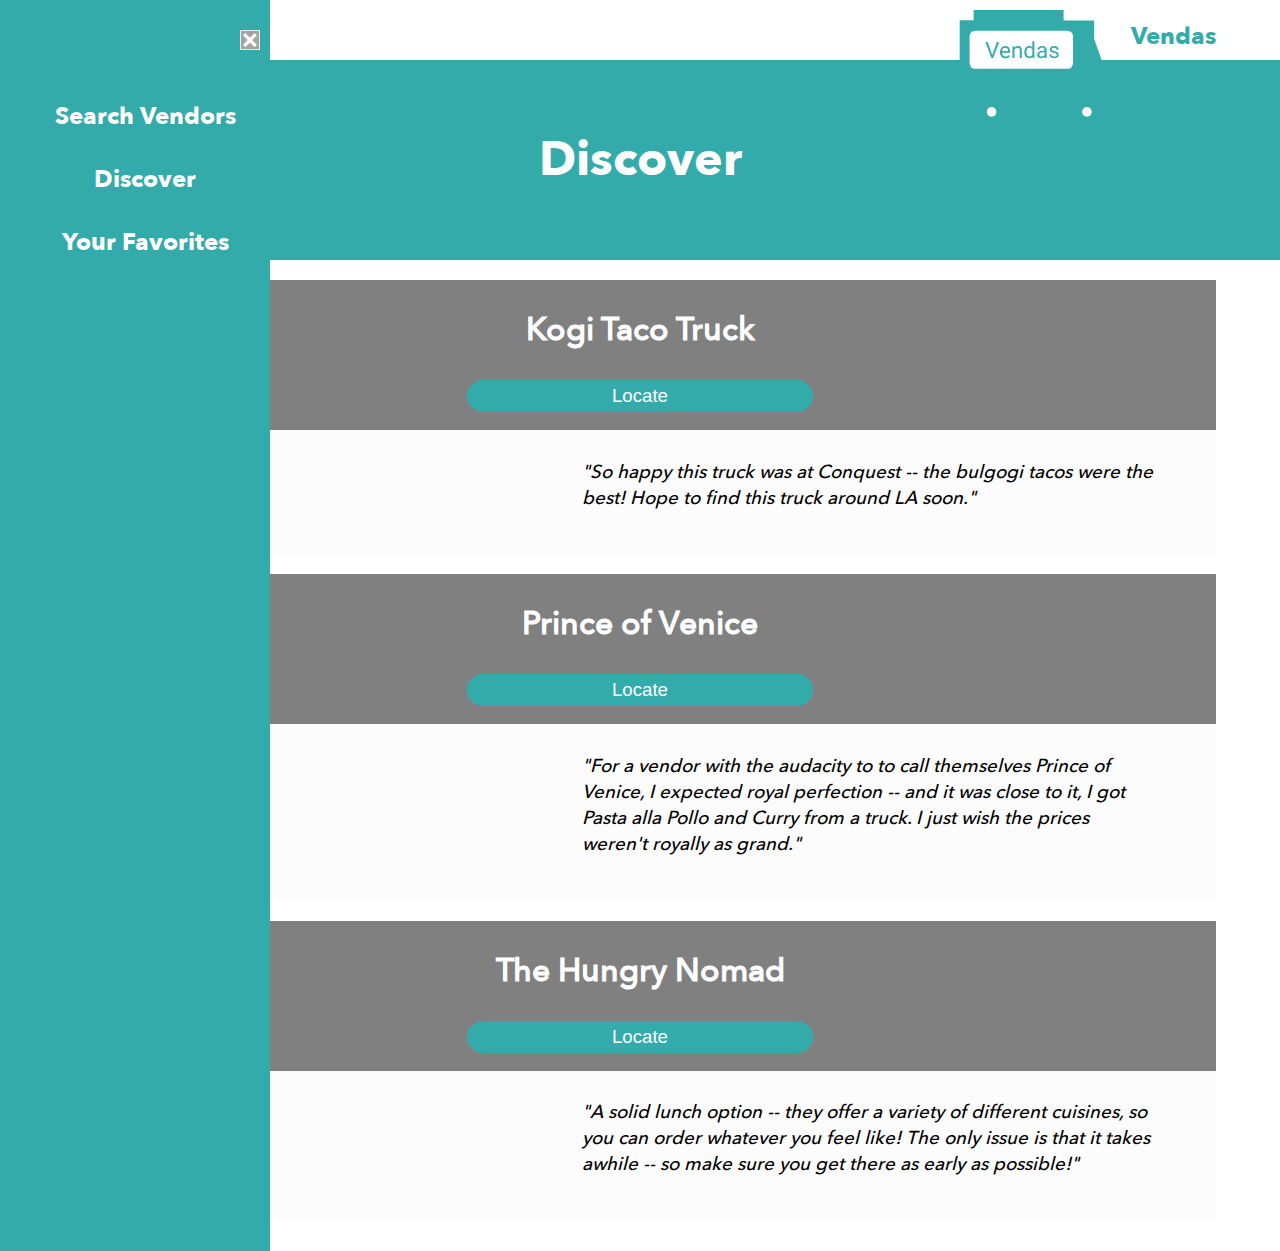
==== pages/discover_page.html @ 7e1c864f "update" ====
<!DOCTYPE html>
<html>
<head>
	<meta charset="utf-8">
        <meta http-equiv="X-UA-Compatible" content="IE=edge">
        <meta name="description" content="">
        <meta name="viewport" content="width=device-width, initial-scale=1">
        <link rel="stylesheet" href="../css/index.css">
        <link rel="stylesheet" href="../css/discover.css">
	<title>Discover Nearby Eats</title>
</head>
<body>
	<div id="container">
		<div id="menu">
				<img src="../resources/images/close.png">
				<div id="menu-links">
					<a href="search.html">Search Vendors</a>
					<a href="discover_page.html">Discover</a>
					<a href="userprofile.html">Your Favorites</a>
				</div>
		</div>

		<div id="panel">
			<div id="top">
				<img class="nav-bar toggle-button" src="../resources/images/hamburger-icon.png">
				<div id="top-logo">
					<img class="logo" src="../resources/images/logo.svg">
					<span>Vendas</span>
				</div>
			</div>

			<div id="discover-header">
				Discover
			</div>

			<div id="discover">
				<div class="recommendation" id="kogi">
					<div class="recommendation-header">
						<h1>Kogi Taco Truck</h1>
						<button>Locate</button>
					</div>

					<div class="recommendation-content">
						<div class="profile">
							<div class="img"></div>
							<p>Rory Mahler</p>
							<div class="stars">
								<span></span>
								<span></span>
								<span></span>
								<span></span>
								<span></span>
							</div>
						</div>
						<div class="review">
							<p>"So happy this truck was at Conquest -- the bulgogi tacos were the best! Hope to find this truck around LA soon."</p>

							<div class="bookmark"></div>
						</div>
					</div>

					<div class="clearfloat"></div>
				</div>



				<div class="recommendation" id="prince">
					<div class="recommendation-header">
						<h1>Prince of Venice</h1>
						<button>Locate</button>
					</div>

					<div class="recommendation-content">
						<div class="profile">
							<div class="img"></div>
							<p>Ezra Koenig</p>
							<div class="stars">
								<span></span>
								<span></span>
								<span></span>
								<span></span>
								<span></span>
							</div>
						</div>
						<div class="review">
							<p>"For a vendor with the audacity to to call themselves Prince of Venice, I expected royal perfection -- and it was close to it, I got Pasta alla Pollo and Curry from a truck. I just wish the prices weren't royally as grand."</p>

							<div class="bookmark"></div>
						</div>
					</div>

					<div class="clearfloat"></div>
				</div>



				<div class="recommendation" id="nomad">
					<div class="recommendation-header">
						<h1>The Hungry Nomad</h1>
						<button>Locate</button>
					</div>

					<div class="recommendation-content">
						<div class="profile">
							<div class="img"></div>
							<p>Amaka Oneheh</p>
							<div class="stars">
								<span></span>
								<span></span>
								<span></span>
								<span></span>
								<span></span>
							</div>
						</div>
						<div class="review">
							<p>"A solid lunch option -- they offer a variety of different cuisines, so you can order whatever you feel like! The only issue is that it takes awhile -- so make sure you get there as early as possible!"</p>

							<div class="bookmark"></div>
						</div>
					</div>

					<div class="clearfloat"></div>
				</div>

			</div>
		</div>
	</div>
</body>

</html>
---- css/index.css ----
@font-face{
    font-family: AvenirNextBold;
    src: url(../resources/fonts/an-bold.ttf)
}

@font-face{
    font-family: AvenirNextMedium;
    src: url(../resources/fonts/an-medium.ttf)
}

body {
	margin: 0;
	padding: 0;
	font-family: AvenirNextMedium;
}






body {
  width: 100%;
  height: 100%;
}

#container {
  position: relative;
  width: 100%;
}

#menu {
  background-color: #33ABAB;
  width: 230px;
  padding: 30px 10px 0px 30px;
  height: 100%;
  position: absolute;
  text-align: center;
  z-index: 2;
}

#panel {
  z-index: 1;
}

#menu img {
  width: 20px;
  float: right;
}

#menu img:after {
  clear: both;
}

#menu a {
  text-decoration: none;
  font-family: AvenirNextBold;
  font-size: 18pt;
  text-decoration: none;
  color: white;
  box-sizing: border-box;
  display: block;
  margin-top: 30px;
}

/*#menu a:nth-child(1) {
  margin-top:;
}*/

#search {
  margin-top: 100px;
}
---- css/discover.css ----
@font-face{
    font-family: AvenirNextBold;
    src: url(../resources/fonts/an-bold.ttf)
}

@font-face{
    font-family: AvenirNextMedium;
    src: url(../resources/fonts/an-medium.ttf)
}

body {
	margin: 0;
	padding: 0;
	font-family: AvenirNextMedium;
}

#menu {
	font-family: AvenirNextBold;
	font-size: 18pt;
	text-decoration: none;
	color: white;
	background-color: #33ABAB;
}

#menu-links {
	margin-top: 70px;
}



#container {
	position: relative;
	width: 100%;
}

#top {
	width: 90%;
	height: 50px;
	padding: 10px 5% 0px;
}

.nav-bar {
	width: 10%;
	left: 5%;
	position: absolute;
}

#top-logo {
	position: relative;
	font-size: 18pt;
	font-family: AvenirNextBold;
}

#top-logo .logo {
	width: 15%;
	position: absolute;
	right: 90px;
}

#top-logo span {
	position: absolute;
	right: 0px;
	top: 10px;
	color: #33ABAB;
}

#discover-header {
	font-family: AvenirNextBold;
	font-size: 36pt;
	text-align: center;
	color: white;
	line-height: 200px;
	background-color: #33ABAB;
	height: 200px;
}

#discover {
	width: 90%;
	padding: 0px 5%;
}

.recommendation {
	width: 100%;
	margin: 20px 0 0 0;
}

.recommendation-header {
	text-align: center;
	color: white;
	background-color: gray;
	height: 150px;
}

.recommendation-header h1 {
	font-size: 24pt;
	margin: 0;
	line-height: 100px;
}

.recommendation-header button {
	font-size: 14pt;
	width: 30%;
	border: none;
	border-radius: 25px;
	background-color: #33ABAB;
	color: white;
	text-align: center;
	padding: 5px;
}

.recommendation-content {
	width: 100%;
	font-size: 14pt;
	font-style: italic;
	height: auto;
	background-color: #fcfcfc;
	overflow: auto;
}

.recommendation-content span {
	background: #F8E71C;
  	height: 14px;
  	width: 14px;  
  	display: inline-block;
  	border-radius: 14px;
}

.recommendation-content span:nth-child(5) {
	background: #202020;
	opacity: 0.2;
}

.recommendation-content .profile {
	width: 30%;
	padding: 10px 5%;
	float: left;
	margin: auto;
	height: auto;
}

.recommendation-content .review {
	width: 50%;
	padding: 10px 5% 25px 5%;
	float: left;
	height: auto;
}

.clearfloat {
	clear: both;
}
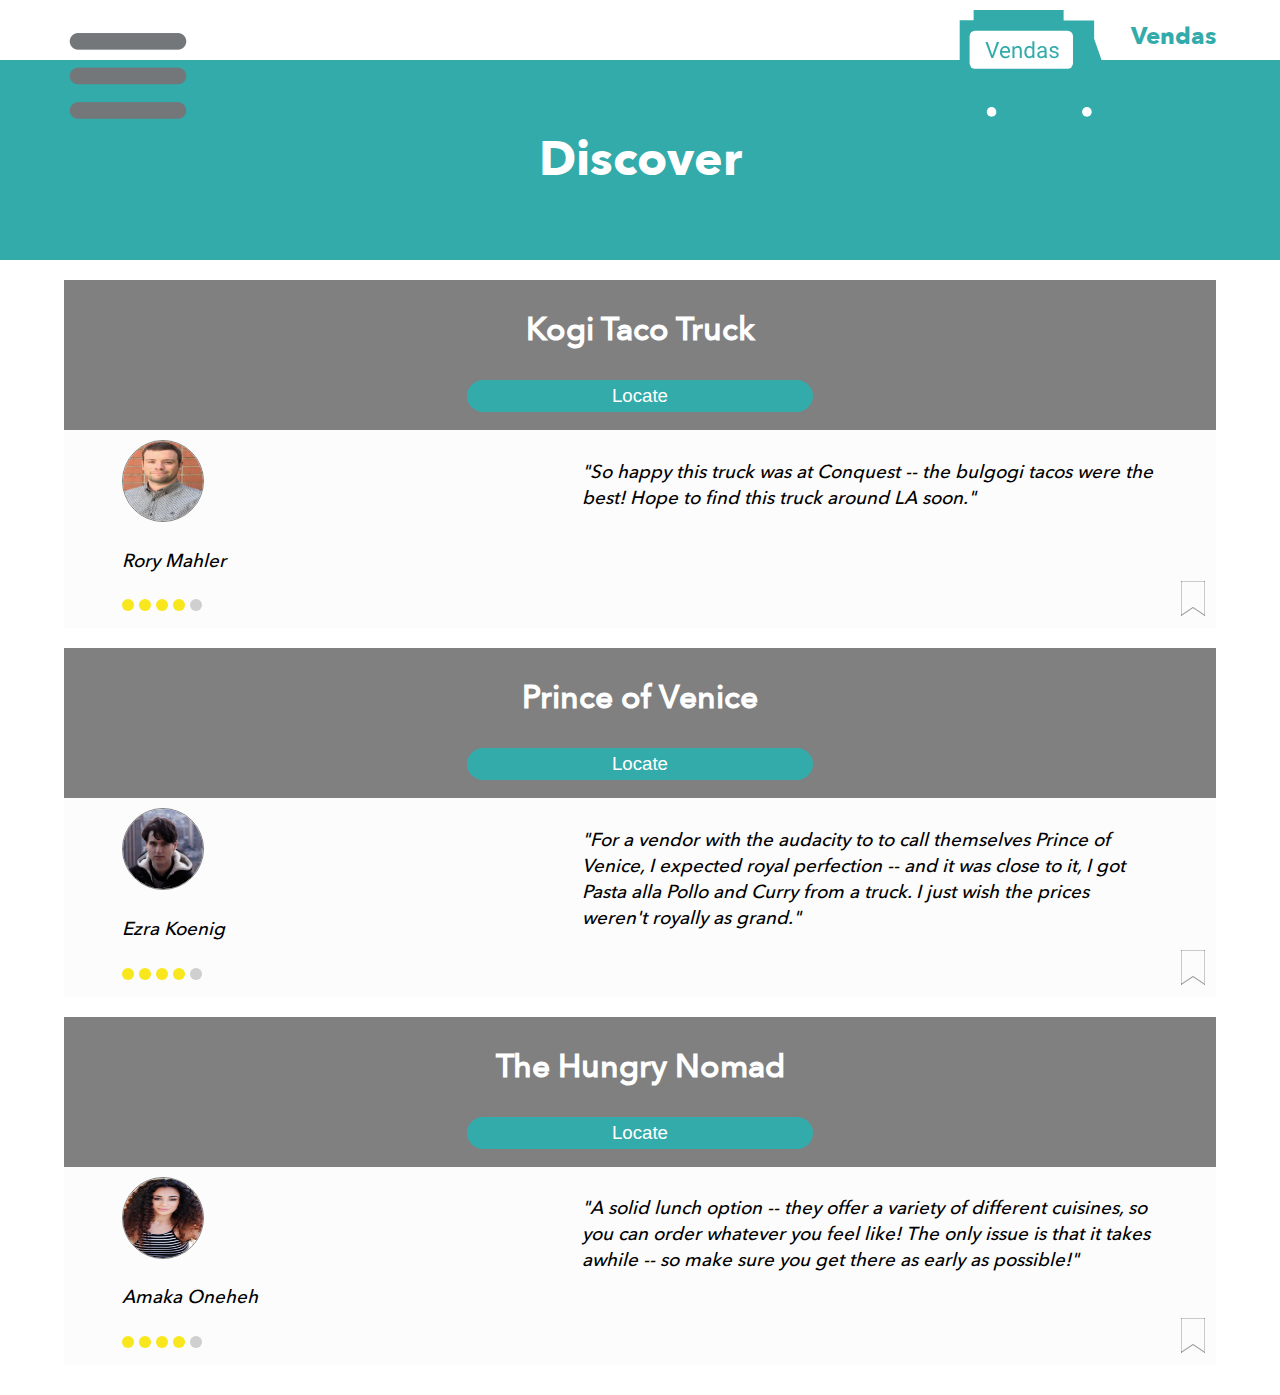
==== commit 7130b450: "interactivity" ====
--- a/pages/discover_page.html
+++ b/pages/discover_page.html
@@ -10,16 +10,15 @@
 	<title>Discover Nearby Eats</title>
 </head>
 <body>
-	<div id="container">
-		<div id="menu">
-				<img src="../resources/images/close.png">
+	<div id="menu">
+				<img src="../resources/images/close.png" id="close">
 				<div id="menu-links">
 					<a href="search.html">Search Vendors</a>
 					<a href="discover_page.html">Discover</a>
 					<a href="userprofile.html">Your Favorites</a>
 				</div>
-		</div>
-
+	</div>
+	<div id="container">
 		<div id="panel">
 			<div id="top">
 				<img class="nav-bar toggle-button" src="../resources/images/hamburger-icon.png">
@@ -42,7 +41,7 @@
 
 					<div class="recommendation-content">
 						<div class="profile">
-							<div class="img"></div>
+							<img src="../resources/images/rory.jpg" class="img">
 							<p>Rory Mahler</p>
 							<div class="stars">
 								<span></span>
@@ -54,9 +53,8 @@
 						</div>
 						<div class="review">
 							<p>"So happy this truck was at Conquest -- the bulgogi tacos were the best! Hope to find this truck around LA soon."</p>
-
-							<div class="bookmark"></div>
 						</div>
+						<div class="bookmark"><img src="../resources/images/save.png" id="save_button1"></div>
 					</div>
 
 					<div class="clearfloat"></div>
@@ -72,7 +70,7 @@
 
 					<div class="recommendation-content">
 						<div class="profile">
-							<div class="img"></div>
+							<img src="../resources/images/ezra.jpg" class="img">
 							<p>Ezra Koenig</p>
 							<div class="stars">
 								<span></span>
@@ -84,9 +82,8 @@
 						</div>
 						<div class="review">
 							<p>"For a vendor with the audacity to to call themselves Prince of Venice, I expected royal perfection -- and it was close to it, I got Pasta alla Pollo and Curry from a truck. I just wish the prices weren't royally as grand."</p>
-
-							<div class="bookmark"></div>
 						</div>
+						<div class="bookmark"><img src="../resources/images/save.png" id="save_button2"></div>
 					</div>
 
 					<div class="clearfloat"></div>
@@ -102,7 +99,7 @@
 
 					<div class="recommendation-content">
 						<div class="profile">
-							<div class="img"></div>
+							<img src="../resources/images/amaka.jpg" class="img">
 							<p>Amaka Oneheh</p>
 							<div class="stars">
 								<span></span>
@@ -114,9 +111,8 @@
 						</div>
 						<div class="review">
 							<p>"A solid lunch option -- they offer a variety of different cuisines, so you can order whatever you feel like! The only issue is that it takes awhile -- so make sure you get there as early as possible!"</p>
-
-							<div class="bookmark"></div>
 						</div>
+						<div class="bookmark"><img src="../resources/images/save.png" id="save_button3"></div>
 					</div>
 
 					<div class="clearfloat"></div>
@@ -127,4 +123,51 @@
 	</div>
 </body>
 
+<script>
+	document.getElementById("save_button1").onclick = function() {
+
+		if (document.getElementById("save_button1").src == "../resources/images/save.png") {
+			document.getElementById("save_button1").src = "../resources/images/selected.png";
+   		}
+   		else {
+   			document.getElementById("save_button1").src = "../resources/images/save.png";
+    	}
+
+	}
+
+	document.getElementById("save_button2").onclick = function() {
+
+		if (document.getElementById("save_button2").src == "../resources/images/save.png") {
+			document.getElementById("save_button2").src = "../resources/images/selected.png";
+   		}
+   		else {
+   			document.getElementById("save_button2").src = "../resources/images/save.png";
+    	}
+
+	}
+
+	document.getElementById("save_button3").onclick = function() {
+
+		if (document.getElementById("save_button3").src == "../resources/images/save.png") {
+			document.getElementById("save_button3").src = "../resources/images/selected.png";
+   		}
+   		else {
+   			document.getElementById("save_button3").src = "../resources/images/save.png";
+    	}
+
+    }
+
+    document.querySelector(".nav-bar").onclick = function() {
+    	document.getElementById("menu").style.transform = "translate(290px, 0px)";
+    	document.getElementById("container").style.transform = "translate(290px, 0px)";
+    }
+
+    document.querySelector("#close").onclick = function() {
+    	document.getElementById("menu").style.transform = "translate(0px, 0px)";
+    	document.getElementById("container").style.transform = "translate(0px, 0px)";
+    }
+
+
+</script>
+
 </html>--- a/css/discover.css
+++ b/css/discover.css
@@ -12,25 +12,54 @@
 	margin: 0;
 	padding: 0;
 	font-family: AvenirNextMedium;
-}
-
+	position: relative;
+}
 #menu {
+	background-color: #33ABAB;
+	width: 230px;
+	padding: 30px 30px 0px 30px;
+	height: 100%;
+	position: absolute;
+	text-align: center;
+	z-index: 2;
+
+	left: -290px;
+	transition: all 0.4s ease-in-out;
+}
+
+#menu-links {
+	margin-top: 70px;
+}
+
+#panel {
+	z-index: 1;
+}
+
+#menu img {
+	width: 20px;
+	float: right;
+}
+
+#menu img:after {
+	clear: both;
+}
+
+#menu a {
+	text-decoration: none;
 	font-family: AvenirNextBold;
 	font-size: 18pt;
 	text-decoration: none;
 	color: white;
-	background-color: #33ABAB;
-}
-
-#menu-links {
-	margin-top: 70px;
+	box-sizing: border-box;
+	display: block;
+	margin-top: 30px;
 }
 
 
 
 #container {
-	position: relative;
 	width: 100%;
+	transition: all 0.4s ease-in-out;
 }
 
 #top {
@@ -115,14 +144,22 @@
 	height: auto;
 	background-color: #fcfcfc;
 	overflow: auto;
+	position: relative;
+}
+
+.bookmark {
+	position: absolute;
+	bottom: 5px;
+	right: 15px;
+	width: 20px;
 }
 
 .recommendation-content span {
 	background: #F8E71C;
-  	height: 14px;
-  	width: 14px;  
+  	height: 12px;
+  	width: 12px;  
   	display: inline-block;
-  	border-radius: 14px;
+  	border-radius: 12px;
 }
 
 .recommendation-content span:nth-child(5) {
@@ -143,6 +180,16 @@
 	padding: 10px 5% 25px 5%;
 	float: left;
 	height: auto;
+	object-fit: contain;
+}
+
+.img {
+	margin: 0;
+	height: 80px;
+  	width: 80px; 
+  	border: 0.5px solid gray; 
+  	display: inline-block;
+  	border-radius: 90px;
 }
 
 .clearfloat {
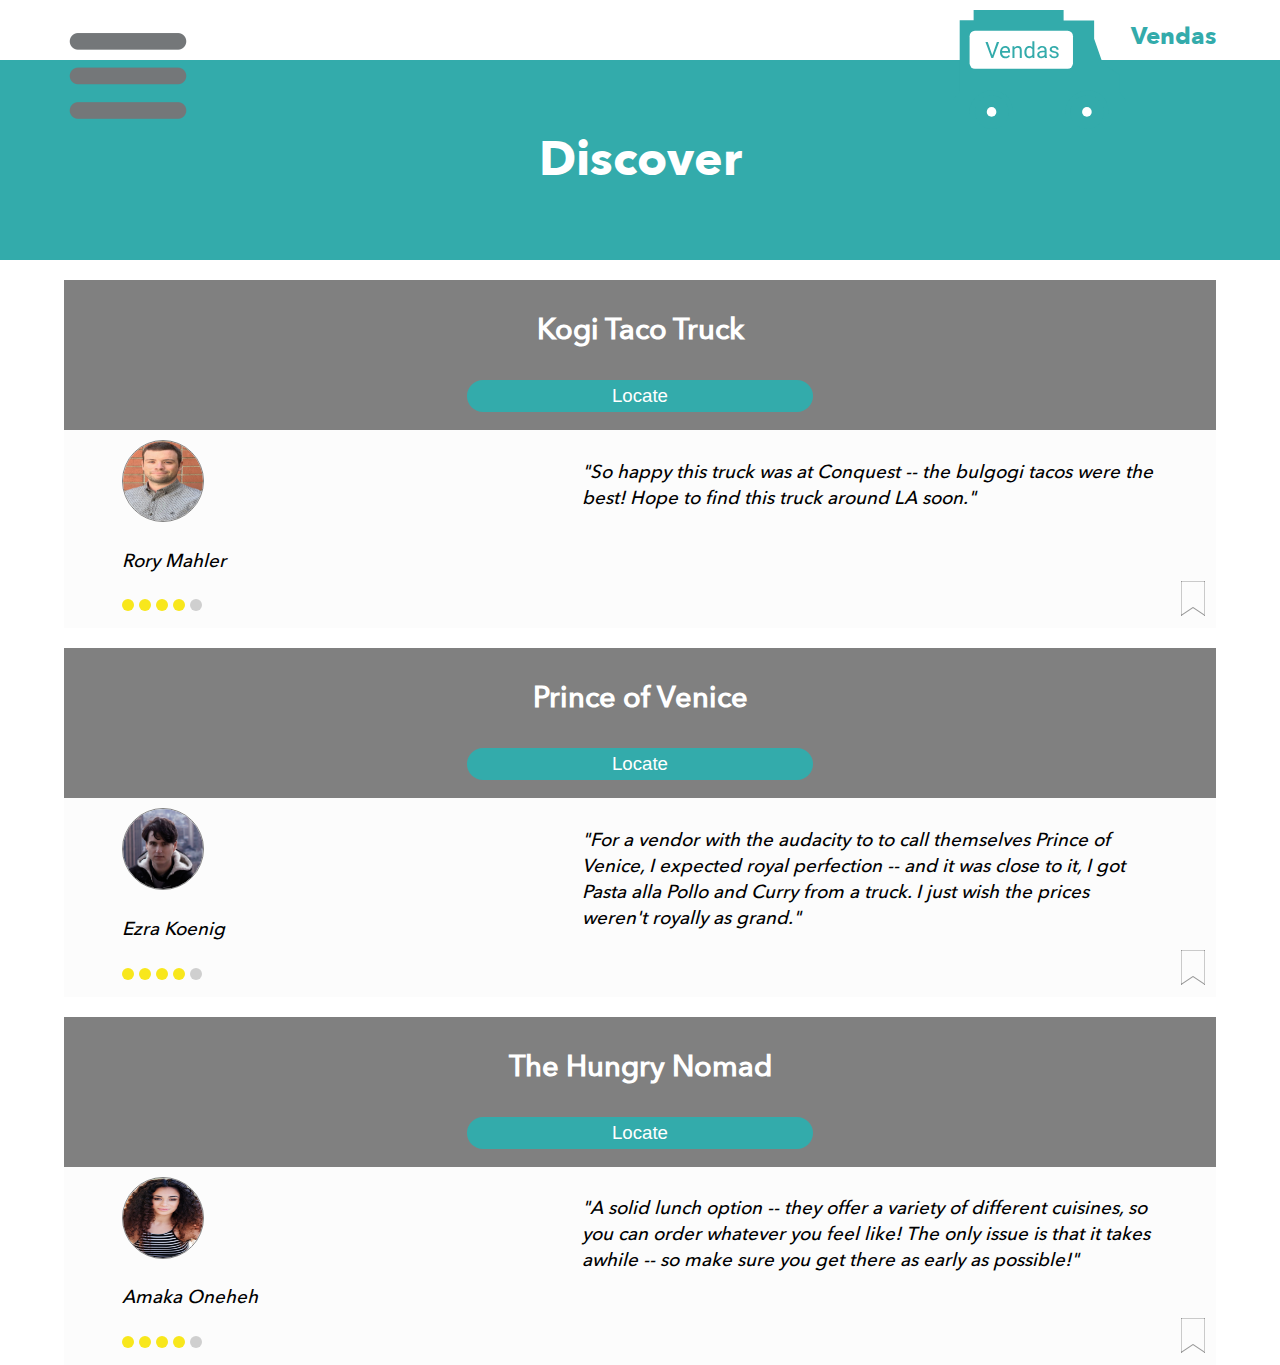
==== commit fff324ce: "minor fixes" ====
--- a/pages/discover_page.html
+++ b/pages/discover_page.html
@@ -5,7 +5,6 @@
         <meta http-equiv="X-UA-Compatible" content="IE=edge">
         <meta name="description" content="">
         <meta name="viewport" content="width=device-width, initial-scale=1">
-        <link rel="stylesheet" href="../css/index.css">
         <link rel="stylesheet" href="../css/discover.css">
 	<title>Discover Nearby Eats</title>
 </head>
@@ -36,7 +35,7 @@
 				<div class="recommendation" id="kogi">
 					<div class="recommendation-header">
 						<h1>Kogi Taco Truck</h1>
-						<button>Locate</button>
+						<button><a href="https://goo.gl/maps/uREnVdpHqUJ2">Locate</a></button>
 					</div>
 
 					<div class="recommendation-content">
@@ -54,7 +53,7 @@
 						<div class="review">
 							<p>"So happy this truck was at Conquest -- the bulgogi tacos were the best! Hope to find this truck around LA soon."</p>
 						</div>
-						<div class="bookmark"><img src="../resources/images/save.png" id="save_button1"></div>
+						<div class="bookmark"><img src="../resources/images/save.png" id="save_button1" class="unchecked"></div>
 					</div>
 
 					<div class="clearfloat"></div>
@@ -65,7 +64,7 @@
 				<div class="recommendation" id="prince">
 					<div class="recommendation-header">
 						<h1>Prince of Venice</h1>
-						<button>Locate</button>
+						<button><a href="https://goo.gl/maps/eivGCfZVDew">Locate</a></button>
 					</div>
 
 					<div class="recommendation-content">
@@ -83,7 +82,7 @@
 						<div class="review">
 							<p>"For a vendor with the audacity to to call themselves Prince of Venice, I expected royal perfection -- and it was close to it, I got Pasta alla Pollo and Curry from a truck. I just wish the prices weren't royally as grand."</p>
 						</div>
-						<div class="bookmark"><img src="../resources/images/save.png" id="save_button2"></div>
+						<div class="bookmark"><img src="../resources/images/save.png" id="save_button2" class="unchecked"></div>
 					</div>
 
 					<div class="clearfloat"></div>
@@ -94,7 +93,7 @@
 				<div class="recommendation" id="nomad">
 					<div class="recommendation-header">
 						<h1>The Hungry Nomad</h1>
-						<button>Locate</button>
+						<button><a href="https://goo.gl/maps/QDQerA4voBs">Locate</a></button>
 					</div>
 
 					<div class="recommendation-content">
@@ -112,7 +111,7 @@
 						<div class="review">
 							<p>"A solid lunch option -- they offer a variety of different cuisines, so you can order whatever you feel like! The only issue is that it takes awhile -- so make sure you get there as early as possible!"</p>
 						</div>
-						<div class="bookmark"><img src="../resources/images/save.png" id="save_button3"></div>
+						<div class="bookmark"><img src="../resources/images/save.png" id="save_button3" class="unchecked"></div>
 					</div>
 
 					<div class="clearfloat"></div>
@@ -126,36 +125,48 @@
 <script>
 	document.getElementById("save_button1").onclick = function() {
 
-		if (document.getElementById("save_button1").src == "../resources/images/save.png") {
+		if (document.querySelector("#save_button1").classList.contains('unchecked')) {
+			console.log("if passed");
+
 			document.getElementById("save_button1").src = "../resources/images/selected.png";
+			document.querySelector("#save_button1").classList.remove("unchecked");
    		}
    		else {
    			document.getElementById("save_button1").src = "../resources/images/save.png";
+   			document.querySelector("#save_button1").classList.add("unchecked");
     	}
 
 	}
 
 	document.getElementById("save_button2").onclick = function() {
 
-		if (document.getElementById("save_button2").src == "../resources/images/save.png") {
+		if (document.querySelector("#save_button2").classList.contains('unchecked')) {
+			console.log("if passed");
+
 			document.getElementById("save_button2").src = "../resources/images/selected.png";
+			document.querySelector("#save_button2").classList.remove("unchecked");
    		}
    		else {
    			document.getElementById("save_button2").src = "../resources/images/save.png";
+   			document.querySelector("#save_button2").classList.add("unchecked");
     	}
 
 	}
 
 	document.getElementById("save_button3").onclick = function() {
 
-		if (document.getElementById("save_button3").src == "../resources/images/save.png") {
+		if (document.querySelector("#save_button3").classList.contains('unchecked')) {
+			console.log("if passed");
+
 			document.getElementById("save_button3").src = "../resources/images/selected.png";
+			document.querySelector("#save_button3").classList.remove("unchecked");
    		}
    		else {
    			document.getElementById("save_button3").src = "../resources/images/save.png";
+   			document.querySelector("#save_button3").classList.add("unchecked");
     	}
 
-    }
+	}
 
     document.querySelector(".nav-bar").onclick = function() {
     	document.getElementById("menu").style.transform = "translate(290px, 0px)";
--- a/css/discover.css
+++ b/css/discover.css
@@ -19,7 +19,7 @@
 	width: 230px;
 	padding: 30px 30px 0px 30px;
 	height: 100%;
-	position: absolute;
+	position: fixed;
 	text-align: center;
 	z-index: 2;
 
@@ -121,7 +121,7 @@
 }
 
 .recommendation-header h1 {
-	font-size: 24pt;
+	font-size: 22pt;
 	margin: 0;
 	line-height: 100px;
 }
@@ -183,6 +183,11 @@
 	object-fit: contain;
 }
 
+.recommendation a {
+	text-decoration: none;
+	color: white;
+}
+
 .img {
 	margin: 0;
 	height: 80px;
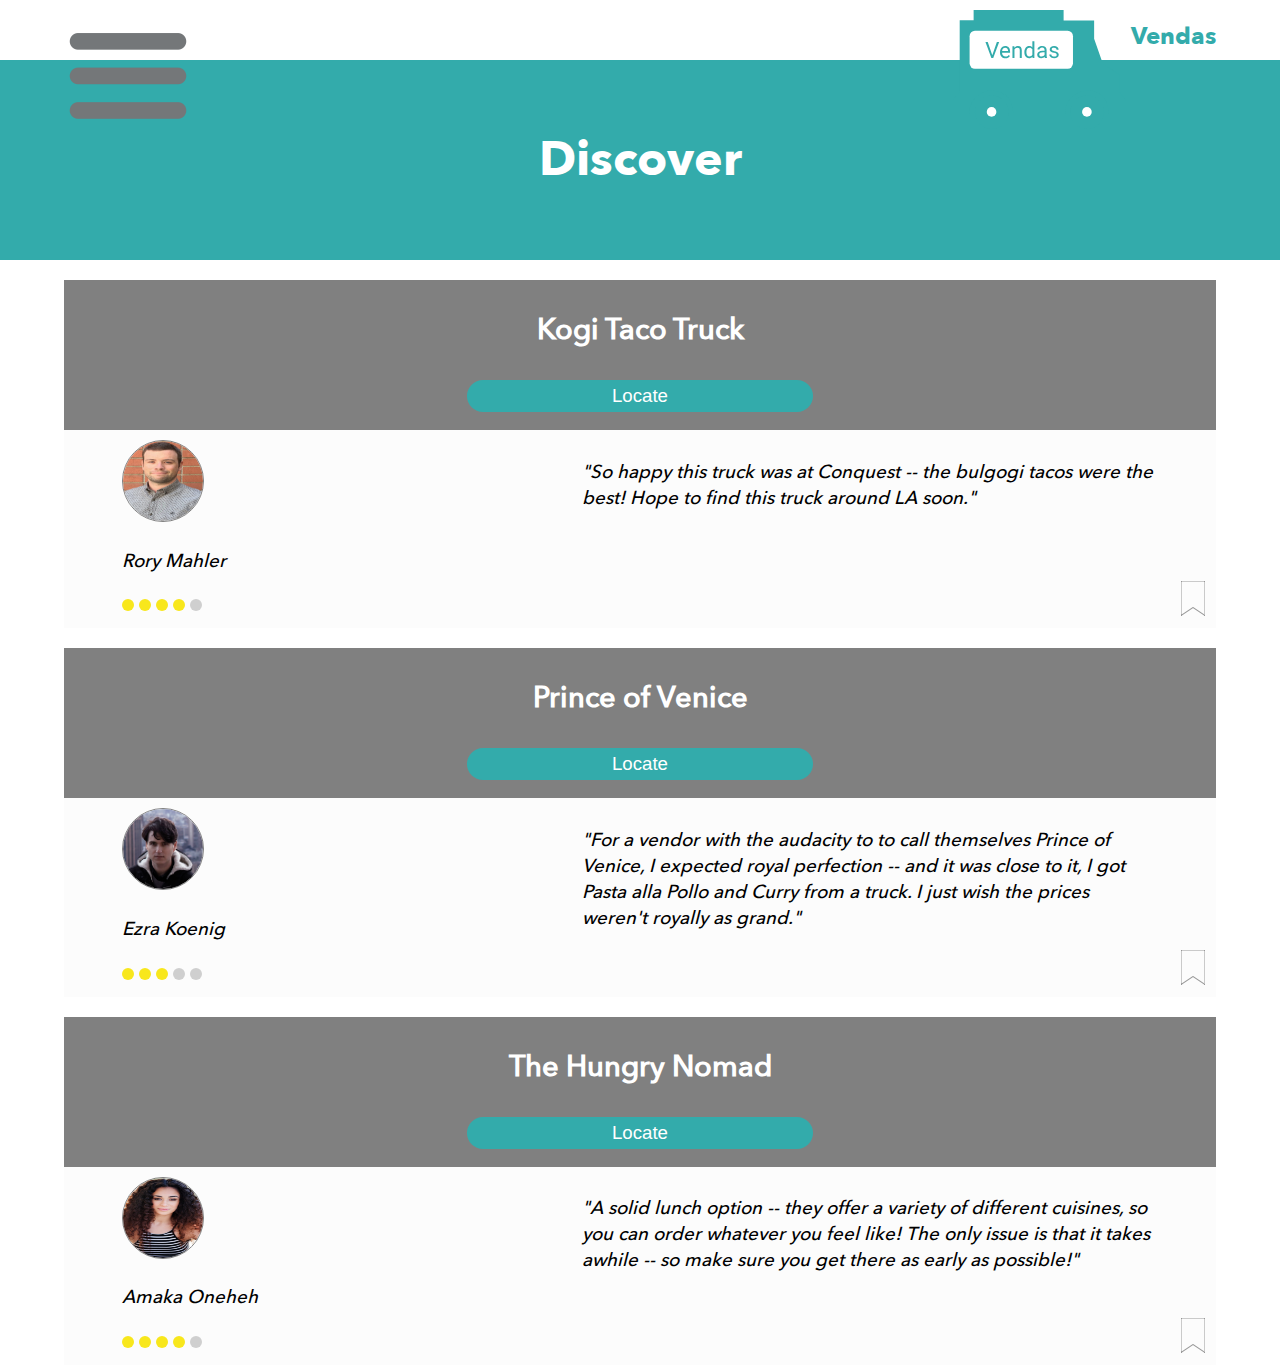
==== commit ab16704e: "minor fixes" ====
--- a/pages/discover_page.html
+++ b/pages/discover_page.html
@@ -71,7 +71,7 @@
 						<div class="profile">
 							<img src="../resources/images/ezra.jpg" class="img">
 							<p>Ezra Koenig</p>
-							<div class="stars">
+							<div class="stars" id="threestars">
 								<span></span>
 								<span></span>
 								<span></span>
--- a/css/discover.css
+++ b/css/discover.css
@@ -162,6 +162,11 @@
   	border-radius: 12px;
 }
 
+.recommendation-content #threestars span:nth-child(4) {
+	background: #202020;
+	opacity: 0.2;
+}
+
 .recommendation-content span:nth-child(5) {
 	background: #202020;
 	opacity: 0.2;
